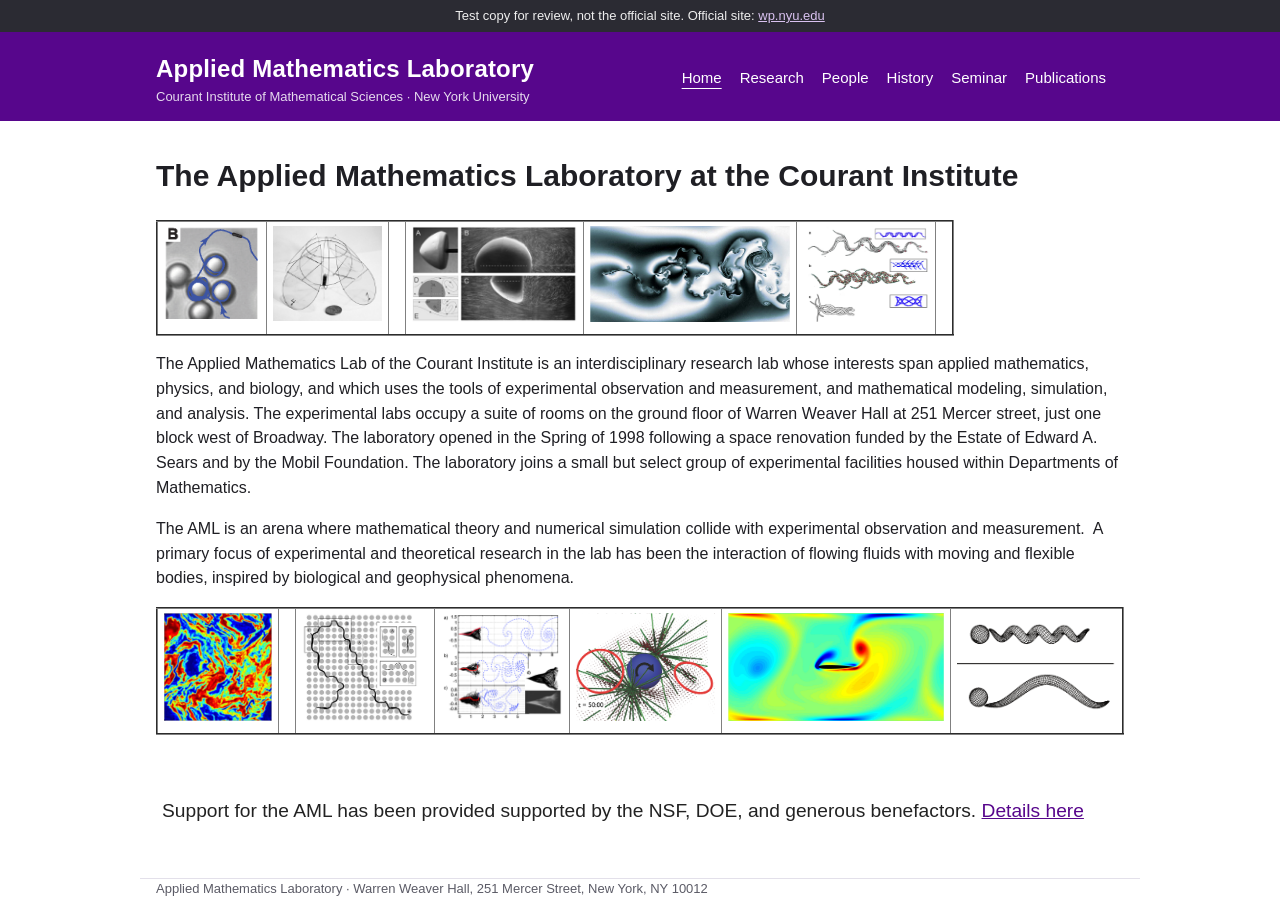
==== index.html @ a6a1f813 "AML test site: restored images and PDFs, updated people, newer papers Rebuilt from the WordPress pag" ====
<!doctype html>
<html lang="en">
<head>
<meta charset="utf-8">
<meta name="viewport" content="width=device-width, initial-scale=1">
<meta name="robots" content="noindex, nofollow">
<title>The Applied Mathematics Laboratory at the Courant Institute | Applied Mathematics Laboratory (test copy)</title>
<link rel="stylesheet" href="assets/site.css">
</head>
<body>
<div class="testbar">Test copy for review, not the official site. Official site: <a href="https://wp.nyu.edu/courantinstituteofmathematicalsciences-aml/">wp.nyu.edu</a></div>
<header class="site"><div class="wrap">
<a class="brand" href="index.html"><span class="t1">Applied Mathematics Laboratory</span><span class="t2">Courant Institute of Mathematical Sciences · New York University</span></a>
<nav><a href="index.html" class="on">Home</a><a href="research.html">Research</a><a href="people.html">People</a><a href="history.html">History</a><a href="seminar.html">Seminar</a><a href="publications.html">Publications</a></nav>
</div></header>
<main class="wrap content">
<h1>The Applied Mathematics Laboratory at the Courant Institute</h1>

<table border="2" width="798" cellspacing="2" cellpadding="2" align="justify">
<tbody>
<tr>
<td valign="top"><a href="assets/old/aml/images/TPBSZ2013.png"><img loading="lazy" decoding="async" src="assets/old/aml/images/TPBSZ2013.png" alt="Swimming around obstacles" width="125" height="125" border="0" /></a></td>
<td align="center" valign="top"><a href="assets/old/ristroph/images/jellyfish2s.jpg"><img loading="lazy" decoding="async" src="assets/old/ristroph/images/jellyfish2s.jpg" alt="" width="142" height="125" border="0" /></a></td>
<td valign="top">&nbsp;</td>
<td align="center" valign="top"><a href="assets/old/ristroph/images/RMCSZ2012s.png"><img loading="lazy" decoding="async" src="assets/old/ristroph/images/RMCSZ2012s.png" alt="" width="215" height="125" border="0" /></a></td>
<td align="center" valign="top"><a href="assets/old/ristroph/images/flag2008s.png"><img loading="lazy" decoding="async" src="assets/old/ristroph/images/flag2008s.png" alt="" width="261" height="125" border="0" /></a></td>
<td align="center" valign="top"><a href="assets/old/aml/wetlab/pubImages/HS2012_s.png"><img loading="lazy" decoding="async" src="assets/old/aml/wetlab/pubImages/HS2012_s.png" alt="Snakes!" width="164" height="125" border="0" /></a></td>
<td valign="top">&nbsp;</td>
</tr>
</tbody>
</table>
<p class="p1">The Applied Mathematics Lab of the Courant Institute is an interdisciplinary research lab whose interests span applied mathematics, physics, and biology, and which uses the tools of experimental observation and measurement, and mathematical modeling, simulation, and analysis. The experimental labs occupy a suite of rooms on the ground floor of Warren Weaver Hall at 251 Mercer street, just one block west of Broadway. The laboratory opened in the Spring of 1998 following a space renovation funded by the Estate of Edward A. Sears and by the Mobil Foundation. The laboratory joins a small but select group of experimental facilities housed within Departments of Mathematics.</p>
<p class="p1">The AML is an arena where mathematical theory and numerical simulation collide with experimental observation and measurement.&nbsp; A primary focus of experimental and theoretical research in the lab has been the interaction of flowing fluids with moving and flexible bodies, inspired by biological and geophysical phenomena.</p>
<table style="width: 100%; height: 127px;" border="2" width="798" cellspacing="2" cellpadding="2" align="justify">
<tbody>
<tr style="height: 127px;">
<td style="height: 127px;" align="center" valign="top"><a href="assets/old/aml/wetlab/pubImages/SS2011.png"><img loading="lazy" decoding="async" src="assets/old/aml/wetlab/pubImages/SS2011.png" alt="Mix it up" width="125" height="126" border="0" /></a></td>
<td style="height: 127px;" valign="top">&nbsp;</td>
<td style="height: 127px;" align="center" valign="top"><a href="assets/old/aml/wetlab/pubImages/MKZS2011s.png"><img loading="lazy" decoding="async" src="assets/old/aml/wetlab/pubImages/MKZS2011s.png" alt="Mechanical Worm" width="146" height="125" border="0" /></a></td>
<td style="height: 127px;" align="center" valign="top"><a href="assets/old/aml/wetlab/pubImages/chaos.png"><img loading="lazy" decoding="async" src="assets/old/aml/wetlab/pubImages/chaos.png" alt="Flag Si" width="142" height="125" border="0" /></a></td>
<td style="height: 127px;" align="center" valign="top"><a href="assets/old/aml/images/SMPS.png"><img loading="lazy" decoding="async" src="assets/old/aml/images/SMPS.png" alt="Rotate!" width="162" height="125" border="0" /></a></td>
<td style="height: 127px;" valign="top"><a href="assets/old/aml/images/FW_2.png"><img loading="lazy" decoding="async" src="assets/old/aml/images/FW_2.png" alt="Flying" width="251" height="125" border="0" /></a></td>
<td style="height: 127px;" valign="top"><img loading="lazy" decoding="async" src="assets/old/aml/images/KWS2013.png" alt="Optimize!" width="185" height="125" /></td>
</tr>
</tbody>
</table>
<p>&nbsp;</p>
<table width="100%">
<tbody>
<tr>
<td align="left"><span style="color: #222222; font-size: 12pt;"><big>Support for the AML has been provided supported by the NSF, DOE, and generous benefactors.&nbsp;<a href="https://web.archive.org/web/20251015053223/https://math.nyu.edu/aml/wetlab/Resources.html">Details here</a></big></span></td>
</tr>
</tbody>
</table>

</main>
<footer class="wrap">Applied Mathematics Laboratory · Warren Weaver Hall, 251 Mercer Street, New York, NY 10012</footer>
</body>
</html>
---- assets/site.css ----
:root { --purple: #57068c; --ink: #1f1f24; --muted: #5b5b66; --line: #e3e0ea; --bg: #ffffff; --new: #fff6d6; }
* { box-sizing: border-box; }
body { margin: 0; background: var(--bg); color: var(--ink); font: 16px/1.55 -apple-system, BlinkMacSystemFont, "Segoe UI", Helvetica, Arial, sans-serif; }
a { color: var(--purple); }
.testbar { background: #2b2b33; color: #eee; font-size: 13px; text-align: center; padding: 6px 16px; }
.testbar a { color: #d9c2f0; }
.wrap { max-width: 1000px; margin: 0 auto; padding: 0 16px; }
header.site { background: var(--purple); color: #fff; }
header.site .wrap { display: flex; flex-wrap: wrap; align-items: center; justify-content: space-between; gap: 8px 24px; padding-top: 18px; padding-bottom: 14px; }
.brand { color: #fff; text-decoration: none; display: flex; flex-direction: column; }
.brand .t1 { font-size: 24px; font-weight: 600; letter-spacing: .2px; }
.brand .t2 { font-size: 13px; opacity: .85; }
nav a { color: #fff; text-decoration: none; margin-right: 18px; font-size: 15px; white-space: nowrap; }
nav a.on, nav a:hover { text-decoration: underline; text-underline-offset: 5px; }
main.content { padding-top: 24px; padding-bottom: 48px; overflow-wrap: anywhere; }
main.content h1 { font-size: 30px; font-weight: 600; margin: 8px 0 20px; }
.content img { max-width: 100%; height: auto; }
.content .alignleft, .content img[align="left"] { float: left; clear: left; margin: 0 16px 12px 0; }
.content .alignright, .content img[align="right"] { float: right; clear: right; margin: 0 0 12px 16px; }
.content table { max-width: 100%; height: auto !important; border-collapse: collapse; }
.content tr, .content td { height: auto !important; vertical-align: top; }
.content td { padding: 4px 6px; }
.content p:empty { display: none; }
.content h2 { font-size: inherit; font-weight: normal; margin: 0; }
.new-entry { background: var(--new); }
.legend { display: inline-block; background: var(--new); padding: 2px 8px; border-radius: 4px; font-size: 14px; margin-bottom: 16px; }
footer { color: var(--muted); font-size: 13px; border-top: 1px solid var(--line); padding-top: 16px; padding-bottom: 32px; clear: both; }
@media (max-width: 640px) {
  .content .alignleft, .content .alignright, .content img[align] { float: none; display: block; margin: 0 0 12px; width: auto !important; }
  .content table, .content tbody, .content tr, .content td { display: block; width: 100% !important; }
  .content td:empty { display: none; }
}
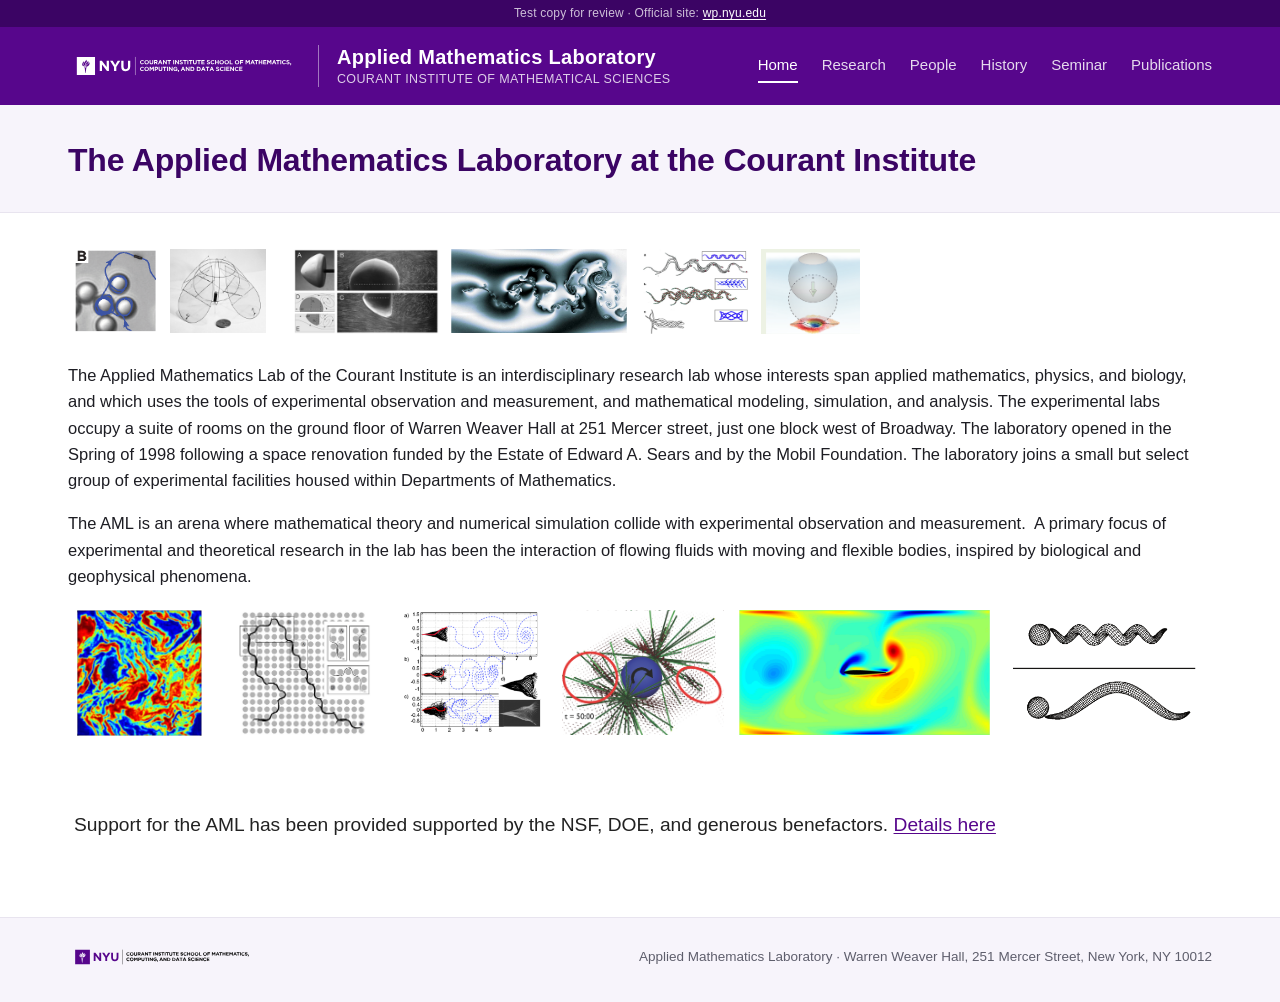
==== commit 6bc3ebec: "Design pass: card-style publications with covers, Courant header, no review highlights Publications " ====
--- a/index.html
+++ b/index.html
@@ -4,18 +4,17 @@
 <meta charset="utf-8">
 <meta name="viewport" content="width=device-width, initial-scale=1">
 <meta name="robots" content="noindex, nofollow">
-<title>The Applied Mathematics Laboratory at the Courant Institute | Applied Mathematics Laboratory (test copy)</title>
+<title>The Applied Mathematics Laboratory at the Courant Institute | Applied Mathematics Laboratory</title>
 <link rel="stylesheet" href="assets/site.css">
 </head>
 <body>
-<div class="testbar">Test copy for review, not the official site. Official site: <a href="https://wp.nyu.edu/courantinstituteofmathematicalsciences-aml/">wp.nyu.edu</a></div>
+<div class="testbar">Test copy for review · Official site: <a href="https://wp.nyu.edu/courantinstituteofmathematicalsciences-aml/">wp.nyu.edu</a></div>
 <header class="site"><div class="wrap">
-<a class="brand" href="index.html"><span class="t1">Applied Mathematics Laboratory</span><span class="t2">Courant Institute of Mathematical Sciences · New York University</span></a>
-<nav><a href="index.html" class="on">Home</a><a href="research.html">Research</a><a href="people.html">People</a><a href="history.html">History</a><a href="seminar.html">Seminar</a><a href="publications.html">Publications</a></nav>
+<a class="brand" href="index.html"><img src="assets/logos/NYUCourant_Long-White.svg" alt="NYU Courant"><span class="sep"></span><span class="lab">Applied Mathematics Laboratory<small>Courant Institute of Mathematical Sciences</small></span></a>
+<nav class="main"><a href="index.html" class="on">Home</a><a href="research.html">Research</a><a href="people.html">People</a><a href="history.html">History</a><a href="seminar.html">Seminar</a><a href="publications.html">Publications</a></nav>
 </div></header>
+<div class="page-head"><div class="wrap"><h1>The Applied Mathematics Laboratory at the Courant Institute</h1></div></div>
 <main class="wrap content">
-<h1>The Applied Mathematics Laboratory at the Courant Institute</h1>
-
 <table border="2" width="798" cellspacing="2" cellpadding="2" align="justify">
 <tbody>
 <tr>
@@ -25,7 +24,7 @@
 <td align="center" valign="top"><a href="assets/old/ristroph/images/RMCSZ2012s.png"><img loading="lazy" decoding="async" src="assets/old/ristroph/images/RMCSZ2012s.png" alt="" width="215" height="125" border="0" /></a></td>
 <td align="center" valign="top"><a href="assets/old/ristroph/images/flag2008s.png"><img loading="lazy" decoding="async" src="assets/old/ristroph/images/flag2008s.png" alt="" width="261" height="125" border="0" /></a></td>
 <td align="center" valign="top"><a href="assets/old/aml/wetlab/pubImages/HS2012_s.png"><img loading="lazy" decoding="async" src="assets/old/aml/wetlab/pubImages/HS2012_s.png" alt="Snakes!" width="164" height="125" border="0" /></a></td>
-<td valign="top">&nbsp;</td>
+<td valign="top"><img src="assets/old/aml/home-stripe-drop.png" alt="" width="147" height="125" /></td>
 </tr>
 </tbody>
 </table>
@@ -54,6 +53,6 @@
 </table>
 
 </main>
-<footer class="wrap">Applied Mathematics Laboratory · Warren Weaver Hall, 251 Mercer Street, New York, NY 10012</footer>
+<footer class="site"><div class="wrap"><img src="assets/logos/NYUCourant_Long-Color.svg" alt="NYU Courant"><span>Applied Mathematics Laboratory · Warren Weaver Hall, 251 Mercer Street, New York, NY 10012</span></div></footer>
 </body>
 </html>
--- a/assets/site.css
+++ b/assets/site.css
@@ -1,31 +1,67 @@
-:root { --purple: #57068c; --ink: #1f1f24; --muted: #5b5b66; --line: #e3e0ea; --bg: #ffffff; --new: #fff6d6; }
+:root { --purple: #57068c; --purple-d: #3b0464; --ink: #1d1d23; --muted: #5e5e6c; --line: #e8e4ef; --soft: #f7f4fb; --bg: #ffffff; }
 * { box-sizing: border-box; }
-body { margin: 0; background: var(--bg); color: var(--ink); font: 16px/1.55 -apple-system, BlinkMacSystemFont, "Segoe UI", Helvetica, Arial, sans-serif; }
-a { color: var(--purple); }
-.testbar { background: #2b2b33; color: #eee; font-size: 13px; text-align: center; padding: 6px 16px; }
-.testbar a { color: #d9c2f0; }
-.wrap { max-width: 1000px; margin: 0 auto; padding: 0 16px; }
+html { scroll-behavior: smooth; }
+body { margin: 0; background: var(--bg); color: var(--ink); font: 16.5px/1.6 -apple-system, BlinkMacSystemFont, "Segoe UI", "Helvetica Neue", Arial, sans-serif; -webkit-font-smoothing: antialiased; }
+a { color: var(--purple); text-underline-offset: 2px; }
+.wrap { max-width: 1200px; margin: 0 auto; padding: 0 28px; }
+.testbar { background: var(--purple-d); color: rgba(255,255,255,.75); font-size: 12px; text-align: center; padding: 4px 16px; letter-spacing: .2px; }
+.testbar a { color: #fff; }
 header.site { background: var(--purple); color: #fff; }
-header.site .wrap { display: flex; flex-wrap: wrap; align-items: center; justify-content: space-between; gap: 8px 24px; padding-top: 18px; padding-bottom: 14px; }
-.brand { color: #fff; text-decoration: none; display: flex; flex-direction: column; }
-.brand .t1 { font-size: 24px; font-weight: 600; letter-spacing: .2px; }
-.brand .t2 { font-size: 13px; opacity: .85; }
-nav a { color: #fff; text-decoration: none; margin-right: 18px; font-size: 15px; white-space: nowrap; }
-nav a.on, nav a:hover { text-decoration: underline; text-underline-offset: 5px; }
-main.content { padding-top: 24px; padding-bottom: 48px; overflow-wrap: anywhere; }
-main.content h1 { font-size: 30px; font-weight: 600; margin: 8px 0 20px; }
+header.site .wrap { display: flex; flex-wrap: wrap; align-items: center; justify-content: space-between; gap: 14px 32px; padding-top: 18px; padding-bottom: 18px; }
+.brand { display: flex; align-items: center; gap: 18px; color: #fff; text-decoration: none; }
+.brand img { height: 42px; width: auto; display: block; }
+.brand .sep { width: 1px; align-self: stretch; background: rgba(255,255,255,.45); }
+.brand .lab { font-size: 20px; font-weight: 600; letter-spacing: .3px; line-height: 1.15; }
+.brand .lab small { display: block; font-size: 12.5px; font-weight: 400; opacity: .8; letter-spacing: .4px; text-transform: uppercase; margin-top: 3px; }
+nav.main { display: flex; flex-wrap: wrap; gap: 4px 24px; }
+nav.main a { color: #fff; opacity: .85; text-decoration: none; font-size: 15px; padding: 4px 0; border-bottom: 2px solid transparent; white-space: nowrap; }
+nav.main a.on, nav.main a:hover { opacity: 1; border-bottom-color: #fff; }
+.page-head { background: var(--soft); border-bottom: 1px solid var(--line); }
+.page-head h1 { font-size: 32px; font-weight: 600; letter-spacing: -.2px; margin: 0; padding: 30px 0 26px; color: var(--purple-d); }
+main.content { padding-top: 32px; padding-bottom: 72px; overflow-wrap: anywhere; }
 .content img { max-width: 100%; height: auto; }
-.content .alignleft, .content img[align="left"] { float: left; clear: left; margin: 0 16px 12px 0; }
-.content .alignright, .content img[align="right"] { float: right; clear: right; margin: 0 0 12px 16px; }
-.content table { max-width: 100%; height: auto !important; border-collapse: collapse; }
-.content tr, .content td { height: auto !important; vertical-align: top; }
+.content .alignleft, .content img[align="left"] { float: left; clear: left; margin: 0 20px 14px 0; border-radius: 4px; }
+.content .alignright, .content img[align="right"] { float: right; clear: right; margin: 0 0 14px 20px; }
+.content table { max-width: 100%; height: auto !important; border-collapse: collapse; border: 0; }
+.content tr, .content td { height: auto !important; vertical-align: top; border: 0; }
 .content td { padding: 4px 6px; }
 .content p:empty { display: none; }
 .content h2 { font-size: inherit; font-weight: normal; margin: 0; }
-.new-entry { background: var(--new); }
-.legend { display: inline-block; background: var(--new); padding: 2px 8px; border-radius: 4px; font-size: 14px; margin-bottom: 16px; }
-footer { color: var(--muted); font-size: 13px; border-top: 1px solid var(--line); padding-top: 16px; padding-bottom: 32px; clear: both; }
+.content strong, .content b { color: var(--purple-d); }
+/* publications */
+.pub-jump { position: sticky; top: 0; z-index: 3; display: flex; flex-wrap: wrap; gap: 6px; padding: 12px 0; margin: -12px 0 8px; background: rgba(255,255,255,.96); border-bottom: 1px solid var(--line); }
+.pub-jump a { font-size: 13px; padding: 2px 10px; border: 1px solid var(--line); border-radius: 999px; color: var(--muted); text-decoration: none; }
+.pub-jump a:hover { border-color: var(--purple); color: var(--purple); }
+.pub-year { font-size: 22px !important; font-weight: 700 !important; color: var(--purple); margin: 40px 0 4px !important; padding-bottom: 6px; border-bottom: 2px solid var(--purple); scroll-margin-top: 64px; }
+.pub { display: grid; grid-template-columns: 320px minmax(0, 1fr); gap: 32px; padding: 26px 0; border-bottom: 1px solid var(--line); }
+.pub-cover { display: flex; align-items: center; justify-content: center; aspect-ratio: 16 / 10; background: #fff; border: 1px solid var(--line); border-radius: 8px; padding: 10px; overflow: hidden; transition: box-shadow .15s; }
+.pub-cover:hover { box-shadow: 0 4px 18px rgba(59, 4, 100, .12); }
+.pub-cover img { max-width: 100%; max-height: 100%; width: auto; height: auto; object-fit: contain; float: none !important; margin: 0 !important; }
+.pub-cover.empty { background: var(--soft); }
+.pub-title { font-size: 19px !important; font-weight: 650 !important; line-height: 1.35; margin: 0 0 8px !important; }
+.pub-title a { color: var(--ink); text-decoration: none; }
+.pub-title a:hover { color: var(--purple); text-decoration: underline; }
+.pub-authors { margin: 0 0 2px; }
+.pub-venue { margin: 0 0 12px; color: var(--muted); }
+.pub-links { margin: 0 0 6px; }
+.chip { display: inline-block; font-size: 12.5px; font-weight: 600; letter-spacing: .3px; padding: 3px 11px; margin: 0 6px 6px 0; border-radius: 4px; border: 1px solid #ddd0ec; background: var(--soft); color: var(--purple); text-decoration: none; }
+.chip:hover { background: var(--purple); border-color: var(--purple); color: #fff; }
+.pub details summary { cursor: pointer; font-size: 14px; font-weight: 600; color: var(--purple); width: max-content; }
+.pub details p { font-size: 15px; line-height: 1.6; color: #34343e; margin: 8px 0 0; }
+.pub-related { margin: 0 0 0 352px; padding: 12px 16px; font-size: 14px; background: var(--soft); border-left: 3px solid var(--purple); border-radius: 0 6px 6px 0; }
+.pub-related * { font-size: inherit !important; }
+footer.site { border-top: 1px solid var(--line); background: var(--soft); color: var(--muted); font-size: 13.5px; clear: both; }
+footer.site .wrap { display: flex; flex-wrap: wrap; align-items: center; justify-content: space-between; gap: 12px 24px; padding-top: 22px; padding-bottom: 28px; }
+footer.site img { height: 34px; width: auto; display: block; }
+@media (max-width: 820px) {
+  .pub { grid-template-columns: 1fr; gap: 14px; }
+  .pub-related { margin-left: 0; }
+}
 @media (max-width: 640px) {
+  .wrap { padding: 0 16px; }
+  .brand img { height: 32px; }
+  .brand .lab { font-size: 17px; }
+  .page-head h1 { font-size: 25px; padding: 22px 0 18px; }
   .content .alignleft, .content .alignright, .content img[align] { float: none; display: block; margin: 0 0 12px; width: auto !important; }
   .content table, .content tbody, .content tr, .content td { display: block; width: 100% !important; }
   .content td:empty { display: none; }
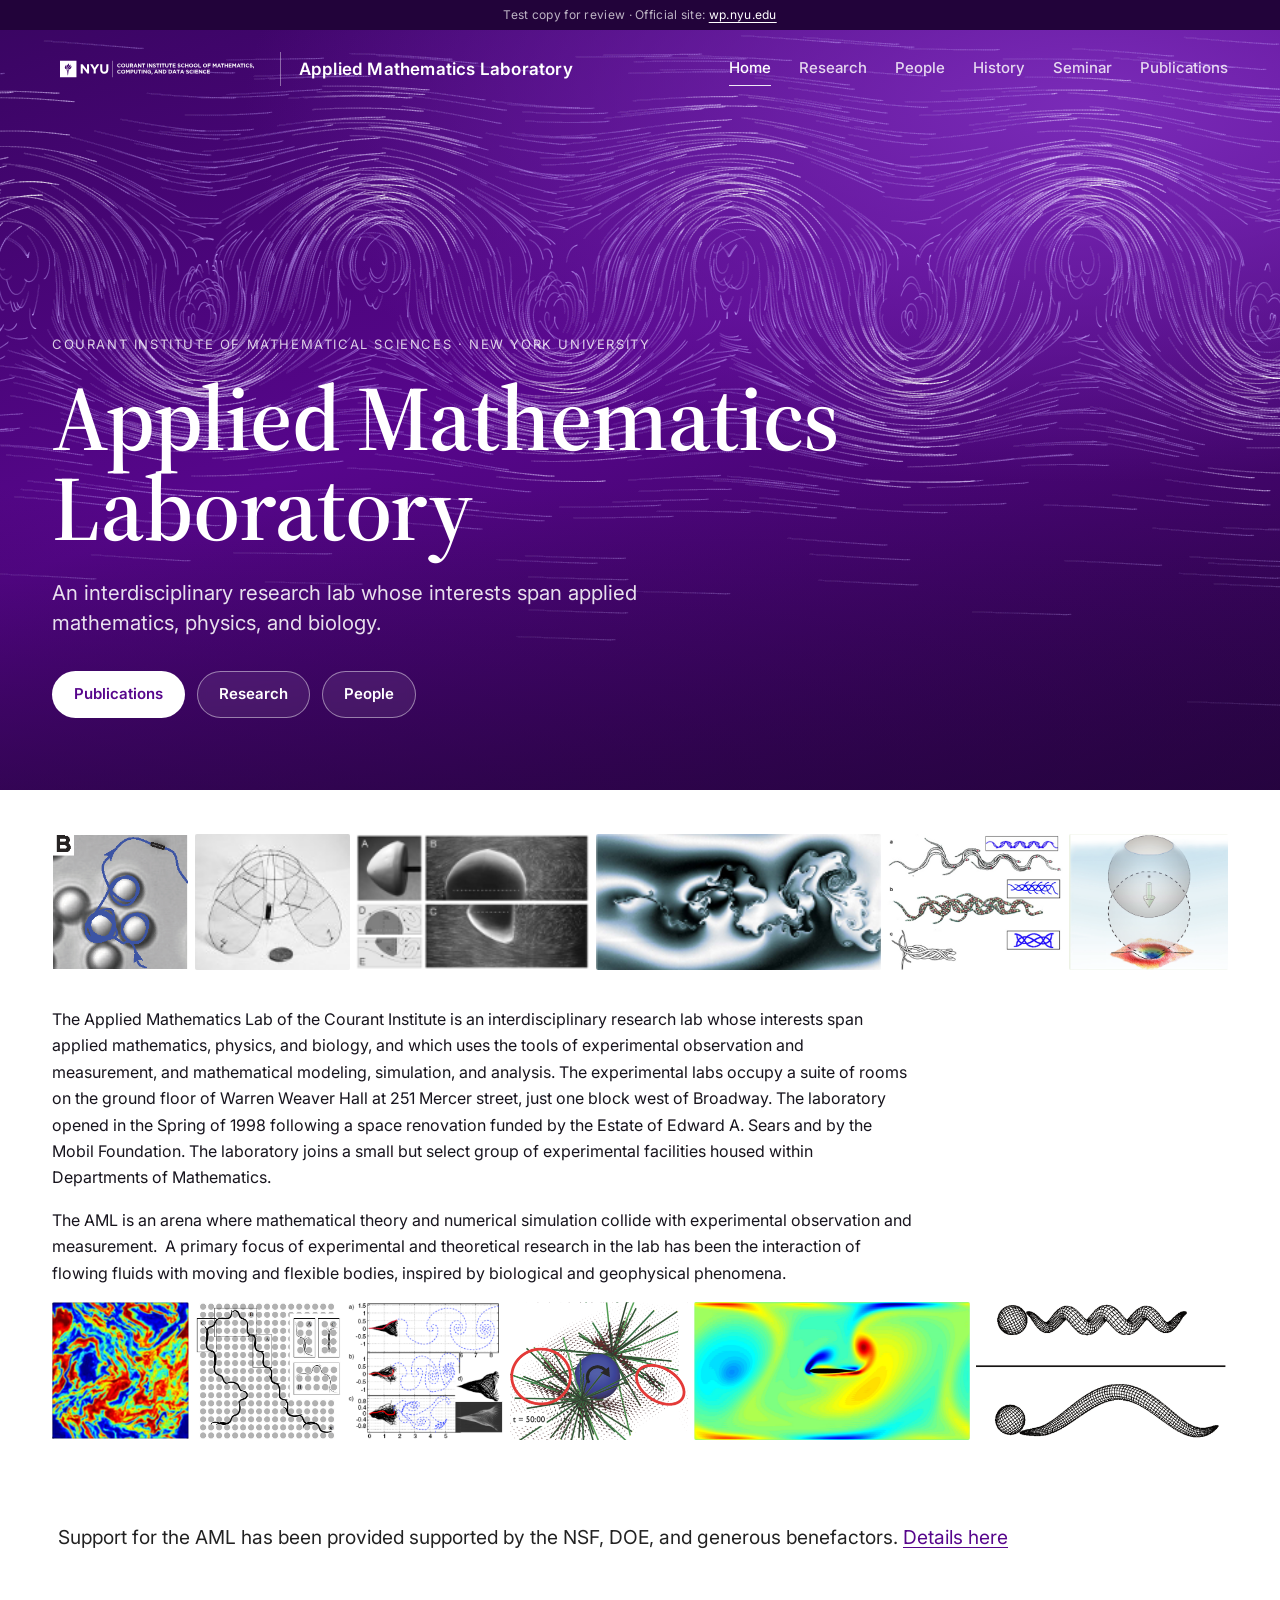
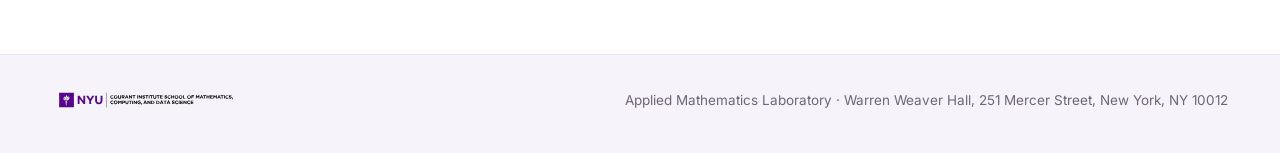
==== commit b72748ed: "Art pass: flow-animation hero, Spagnolie-style publication rows, compact images Home gets a full-ble" ====
--- a/index.html
+++ b/index.html
@@ -5,44 +5,29 @@
 <meta name="viewport" content="width=device-width, initial-scale=1">
 <meta name="robots" content="noindex, nofollow">
 <title>The Applied Mathematics Laboratory at the Courant Institute | Applied Mathematics Laboratory</title>
+<link rel="preconnect" href="https://fonts.googleapis.com"><link rel="preconnect" href="https://fonts.gstatic.com" crossorigin><link href="https://fonts.googleapis.com/css2?family=Inter:wght@400;500;600;700&family=Source+Serif+4:opsz,wght@8..60,400;8..60,600&display=swap" rel="stylesheet">
 <link rel="stylesheet" href="assets/site.css">
 </head>
-<body>
+<body class="page-index">
 <div class="testbar">Test copy for review · Official site: <a href="https://wp.nyu.edu/courantinstituteofmathematicalsciences-aml/">wp.nyu.edu</a></div>
-<header class="site"><div class="wrap">
-<a class="brand" href="index.html"><img src="assets/logos/NYUCourant_Long-White.svg" alt="NYU Courant"><span class="sep"></span><span class="lab">Applied Mathematics Laboratory<small>Courant Institute of Mathematical Sciences</small></span></a>
-<nav class="main"><a href="index.html" class="on">Home</a><a href="research.html">Research</a><a href="people.html">People</a><a href="history.html">History</a><a href="seminar.html">Seminar</a><a href="publications.html">Publications</a></nav>
+<section class="hero">
+<canvas id="flow" aria-hidden="true"></canvas>
+<header class="site over"><div class="wrap bar">
+<a class="brand" href="index.html"><img src="assets/logos/NYUCourant_Long-White.svg" alt="NYU Courant"><span class="sep"></span><span class="lab">Applied Mathematics Laboratory</span></a>
+<nav class="main"><a href="index.html" aria-current="page" class="on">Home</a><a href="research.html">Research</a><a href="people.html">People</a><a href="history.html">History</a><a href="seminar.html">Seminar</a><a href="publications.html">Publications</a></nav>
 </div></header>
-<div class="page-head"><div class="wrap"><h1>The Applied Mathematics Laboratory at the Courant Institute</h1></div></div>
+<div class="wrap hero-text">
+<p class="eyebrow">Courant Institute of Mathematical Sciences · New York University</p>
+<h1>Applied Mathematics<br>Laboratory</h1>
+<p class="lede">An interdisciplinary research lab whose interests span applied mathematics, physics, and biology.</p>
+<p class="cta"><a class="btn" href="publications.html">Publications</a><a class="btn ghost" href="research.html">Research</a><a class="btn ghost" href="people.html">People</a></p>
+</div>
+</section>
 <main class="wrap content">
-<table border="2" width="798" cellspacing="2" cellpadding="2" align="justify">
-<tbody>
-<tr>
-<td valign="top"><a href="assets/old/aml/images/TPBSZ2013.png"><img loading="lazy" decoding="async" src="assets/old/aml/images/TPBSZ2013.png" alt="Swimming around obstacles" width="125" height="125" border="0" /></a></td>
-<td align="center" valign="top"><a href="assets/old/ristroph/images/jellyfish2s.jpg"><img loading="lazy" decoding="async" src="assets/old/ristroph/images/jellyfish2s.jpg" alt="" width="142" height="125" border="0" /></a></td>
-<td valign="top">&nbsp;</td>
-<td align="center" valign="top"><a href="assets/old/ristroph/images/RMCSZ2012s.png"><img loading="lazy" decoding="async" src="assets/old/ristroph/images/RMCSZ2012s.png" alt="" width="215" height="125" border="0" /></a></td>
-<td align="center" valign="top"><a href="assets/old/ristroph/images/flag2008s.png"><img loading="lazy" decoding="async" src="assets/old/ristroph/images/flag2008s.png" alt="" width="261" height="125" border="0" /></a></td>
-<td align="center" valign="top"><a href="assets/old/aml/wetlab/pubImages/HS2012_s.png"><img loading="lazy" decoding="async" src="assets/old/aml/wetlab/pubImages/HS2012_s.png" alt="Snakes!" width="164" height="125" border="0" /></a></td>
-<td valign="top"><img src="assets/old/aml/home-stripe-drop.png" alt="" width="147" height="125" /></td>
-</tr>
-</tbody>
-</table>
+<div class="strip"><figure style="flex: 1.004 1 0%"><img src="assets/old/aml/images/TPBSZ2013.png" width="235" height="234" alt="" loading="lazy"></figure><figure style="flex: 1.140 1 0%"><img src="assets/old/ristroph/images/jellyfish2s.jpg" width="114" height="100" alt="" loading="lazy"></figure><figure style="flex: 1.720 1 0%"><img src="assets/old/ristroph/images/RMCSZ2012s.png" width="172" height="100" alt="" loading="lazy"></figure><figure style="flex: 2.090 1 0%"><img src="assets/old/ristroph/images/flag2008s.png" width="209" height="100" alt="" loading="lazy"></figure><figure style="flex: 1.288 1 0%"><img src="assets/old/aml/wetlab/pubImages/HS2012_s.png" width="291" height="226" alt="" loading="lazy"></figure><figure style="flex: 1.170 1 0%"><img src="assets/old/aml/home-stripe-drop.png" width="448" height="383" alt="" loading="lazy"></figure></div>
 <p class="p1">The Applied Mathematics Lab of the Courant Institute is an interdisciplinary research lab whose interests span applied mathematics, physics, and biology, and which uses the tools of experimental observation and measurement, and mathematical modeling, simulation, and analysis. The experimental labs occupy a suite of rooms on the ground floor of Warren Weaver Hall at 251 Mercer street, just one block west of Broadway. The laboratory opened in the Spring of 1998 following a space renovation funded by the Estate of Edward A. Sears and by the Mobil Foundation. The laboratory joins a small but select group of experimental facilities housed within Departments of Mathematics.</p>
 <p class="p1">The AML is an arena where mathematical theory and numerical simulation collide with experimental observation and measurement.&nbsp; A primary focus of experimental and theoretical research in the lab has been the interaction of flowing fluids with moving and flexible bodies, inspired by biological and geophysical phenomena.</p>
-<table style="width: 100%; height: 127px;" border="2" width="798" cellspacing="2" cellpadding="2" align="justify">
-<tbody>
-<tr style="height: 127px;">
-<td style="height: 127px;" align="center" valign="top"><a href="assets/old/aml/wetlab/pubImages/SS2011.png"><img loading="lazy" decoding="async" src="assets/old/aml/wetlab/pubImages/SS2011.png" alt="Mix it up" width="125" height="126" border="0" /></a></td>
-<td style="height: 127px;" valign="top">&nbsp;</td>
-<td style="height: 127px;" align="center" valign="top"><a href="assets/old/aml/wetlab/pubImages/MKZS2011s.png"><img loading="lazy" decoding="async" src="assets/old/aml/wetlab/pubImages/MKZS2011s.png" alt="Mechanical Worm" width="146" height="125" border="0" /></a></td>
-<td style="height: 127px;" align="center" valign="top"><a href="assets/old/aml/wetlab/pubImages/chaos.png"><img loading="lazy" decoding="async" src="assets/old/aml/wetlab/pubImages/chaos.png" alt="Flag Si" width="142" height="125" border="0" /></a></td>
-<td style="height: 127px;" align="center" valign="top"><a href="assets/old/aml/images/SMPS.png"><img loading="lazy" decoding="async" src="assets/old/aml/images/SMPS.png" alt="Rotate!" width="162" height="125" border="0" /></a></td>
-<td style="height: 127px;" valign="top"><a href="assets/old/aml/images/FW_2.png"><img loading="lazy" decoding="async" src="assets/old/aml/images/FW_2.png" alt="Flying" width="251" height="125" border="0" /></a></td>
-<td style="height: 127px;" valign="top"><img loading="lazy" decoding="async" src="assets/old/aml/images/KWS2013.png" alt="Optimize!" width="185" height="125" /></td>
-</tr>
-</tbody>
-</table>
+<div class="strip"><figure style="flex: 0.993 1 0%"><img src="assets/old/aml/wetlab/pubImages/SS2011.png" width="300" height="302" alt="" loading="lazy"></figure><figure style="flex: 1.067 1 0%"><img src="assets/old/aml/wetlab/pubImages/MKZS2011s.png" width="272" height="255" alt="" loading="lazy"></figure><figure style="flex: 1.140 1 0%"><img src="assets/old/aml/wetlab/pubImages/chaos.png" width="245" height="215" alt="" loading="lazy"></figure><figure style="flex: 1.292 1 0%"><img src="assets/old/aml/images/SMPS.png" width="712" height="551" alt="" loading="lazy"></figure><figure style="flex: 2.009 1 0%"><img src="assets/old/aml/images/FW_2.png" width="900" height="448" alt="" loading="lazy"></figure><figure style="flex: 1.829 1 0%"><img src="assets/old/aml/images/KWS2013.png" width="900" height="492" alt="" loading="lazy"></figure></div>
 <p>&nbsp;</p>
 <table width="100%">
 <tbody>
@@ -54,5 +39,6 @@
 
 </main>
 <footer class="site"><div class="wrap"><img src="assets/logos/NYUCourant_Long-Color.svg" alt="NYU Courant"><span>Applied Mathematics Laboratory · Warren Weaver Hall, 251 Mercer Street, New York, NY 10012</span></div></footer>
+<script src="assets/site.js" defer></script>
 </body>
 </html>
--- a/assets/site.css
+++ b/assets/site.css
@@ -1,67 +1,152 @@
-:root { --purple: #57068c; --purple-d: #3b0464; --ink: #1d1d23; --muted: #5e5e6c; --line: #e8e4ef; --soft: #f7f4fb; --bg: #ffffff; }
+:root {
+  --purple: #57068c;
+  --violet: #8a4fc4;
+  --deep: #22033a;
+  --ink: #17141d;
+  --ink-2: #3a3542;
+  --muted: #6d6778;
+  --line: #ebe7f0;
+  --wash: #f6f3fa;
+  --bg: #ffffff;
+  --serif: "Source Serif 4", "Iowan Old Style", Georgia, serif;
+  --sans: "Inter", -apple-system, BlinkMacSystemFont, "Segoe UI", Helvetica, Arial, sans-serif;
+}
 * { box-sizing: border-box; }
 html { scroll-behavior: smooth; }
-body { margin: 0; background: var(--bg); color: var(--ink); font: 16.5px/1.6 -apple-system, BlinkMacSystemFont, "Segoe UI", "Helvetica Neue", Arial, sans-serif; -webkit-font-smoothing: antialiased; }
-a { color: var(--purple); text-underline-offset: 2px; }
-.wrap { max-width: 1200px; margin: 0 auto; padding: 0 28px; }
-.testbar { background: var(--purple-d); color: rgba(255,255,255,.75); font-size: 12px; text-align: center; padding: 4px 16px; letter-spacing: .2px; }
+@media (prefers-reduced-motion: reduce) { html { scroll-behavior: auto; } }
+body { margin: 0; background: var(--bg); color: var(--ink); font: 16px/1.65 var(--sans); -webkit-font-smoothing: antialiased; text-rendering: optimizeLegibility; }
+a { color: var(--purple); text-decoration-thickness: 1px; text-underline-offset: 3px; }
+a:hover { color: var(--violet); }
+.sr { position: absolute; width: 1px; height: 1px; overflow: hidden; clip: rect(0 0 0 0); }
+.wrap { max-width: 1240px; margin: 0 auto; padding: 0 32px; }
+
+/* ---- top bar + header ---- */
+.testbar { background: var(--deep); color: rgba(255,255,255,.7); font-size: 12px; text-align: center; padding: 5px 16px; letter-spacing: .3px; }
 .testbar a { color: #fff; }
-header.site { background: var(--purple); color: #fff; }
-header.site .wrap { display: flex; flex-wrap: wrap; align-items: center; justify-content: space-between; gap: 14px 32px; padding-top: 18px; padding-bottom: 18px; }
+header.site { background: var(--purple); color: #fff; position: relative; z-index: 2; }
+header.site.over { background: transparent; }
+.bar { display: flex; flex-wrap: wrap; align-items: center; justify-content: space-between; gap: 14px 40px; padding-top: 20px; padding-bottom: 20px; }
 .brand { display: flex; align-items: center; gap: 18px; color: #fff; text-decoration: none; }
-.brand img { height: 42px; width: auto; display: block; }
-.brand .sep { width: 1px; align-self: stretch; background: rgba(255,255,255,.45); }
-.brand .lab { font-size: 20px; font-weight: 600; letter-spacing: .3px; line-height: 1.15; }
-.brand .lab small { display: block; font-size: 12.5px; font-weight: 400; opacity: .8; letter-spacing: .4px; text-transform: uppercase; margin-top: 3px; }
-nav.main { display: flex; flex-wrap: wrap; gap: 4px 24px; }
-nav.main a { color: #fff; opacity: .85; text-decoration: none; font-size: 15px; padding: 4px 0; border-bottom: 2px solid transparent; white-space: nowrap; }
-nav.main a.on, nav.main a:hover { opacity: 1; border-bottom-color: #fff; }
-.page-head { background: var(--soft); border-bottom: 1px solid var(--line); }
-.page-head h1 { font-size: 32px; font-weight: 600; letter-spacing: -.2px; margin: 0; padding: 30px 0 26px; color: var(--purple-d); }
-main.content { padding-top: 32px; padding-bottom: 72px; overflow-wrap: anywhere; }
+.brand:hover { color: #fff; }
+.brand img { height: 38px; width: auto; display: block; }
+.brand .sep { width: 1px; height: 34px; background: rgba(255,255,255,.4); }
+.brand .lab { font: 600 17px/1.2 var(--sans); letter-spacing: .2px; }
+nav.main { display: flex; flex-wrap: wrap; gap: 6px 28px; }
+nav.main a { color: rgba(255,255,255,.82); text-decoration: none; font-size: 15px; font-weight: 500; padding: 4px 0; border-bottom: 1.5px solid transparent; transition: color .15s, border-color .15s; }
+nav.main a:hover, nav.main a.on { color: #fff; border-bottom-color: rgba(255,255,255,.9); }
+
+/* ---- home hero ---- */
+.hero { position: relative; overflow: hidden; color: #fff; min-height: min(86vh, 760px); display: flex; flex-direction: column;
+  background: radial-gradient(120% 90% at 85% 10%, #7a2bb8 0%, rgba(122,43,184,0) 55%), linear-gradient(160deg, #3a0563 0%, #57068c 45%, #2a0446 100%); }
+.hero canvas { position: absolute; inset: 0; width: 100%; height: 100%; display: block; }
+.hero::after { content: ""; position: absolute; inset: auto 0 0 0; height: 40%; background: linear-gradient(to bottom, rgba(34,3,58,0), rgba(34,3,58,.55)); pointer-events: none; }
+.hero-text { position: relative; z-index: 2; margin-top: auto; padding-bottom: 72px; width: 100%; pointer-events: none; }
+.hero-text a { pointer-events: auto; }
+.eyebrow { font-size: 13px; letter-spacing: 1.6px; text-transform: uppercase; opacity: .8; margin: 0 0 18px; }
+.hero h1 { font: 600 clamp(44px, 7.2vw, 96px)/0.98 var(--serif); letter-spacing: -1.2px; margin: 0 0 24px; }
+.lede { font-size: clamp(17px, 1.6vw, 21px); line-height: 1.5; max-width: 640px; margin: 0 0 32px; color: rgba(255,255,255,.88); }
+.cta { display: flex; flex-wrap: wrap; gap: 12px; margin: 0; }
+.btn { display: inline-block; padding: 11px 22px; border-radius: 999px; background: #fff; color: var(--purple); font-weight: 600; font-size: 15px; text-decoration: none; transition: transform .15s, background .15s; }
+.btn:hover { transform: translateY(-1px); color: var(--purple); }
+.btn.ghost { background: rgba(255,255,255,.08); color: #fff; box-shadow: inset 0 0 0 1px rgba(255,255,255,.45); backdrop-filter: blur(4px); }
+.btn.ghost:hover { background: rgba(255,255,255,.18); color: #fff; }
+
+/* ---- page heads ---- */
+.page-head { border-bottom: 1px solid var(--line); background: linear-gradient(180deg, var(--wash), #fff); }
+.page-head h1 { font: 600 clamp(34px, 4.2vw, 52px)/1.1 var(--serif); letter-spacing: -.6px; color: var(--deep); margin: 0; padding: 48px 0 40px; }
+main.content { padding-top: 40px; padding-bottom: 96px; overflow-wrap: anywhere; }
+
+/* ---- WordPress content, tidied ---- */
 .content img { max-width: 100%; height: auto; }
-.content .alignleft, .content img[align="left"] { float: left; clear: left; margin: 0 20px 14px 0; border-radius: 4px; }
-.content .alignright, .content img[align="right"] { float: right; clear: right; margin: 0 0 14px 20px; }
+.content .alignleft, .content img[align="left"] { float: left; clear: left; margin: 4px 24px 16px 0; border-radius: 3px; }
+.content .alignright, .content img[align="right"] { float: right; clear: right; margin: 4px 0 16px 24px; }
 .content table { max-width: 100%; height: auto !important; border-collapse: collapse; border: 0; }
 .content tr, .content td { height: auto !important; vertical-align: top; border: 0; }
 .content td { padding: 4px 6px; }
 .content p:empty { display: none; }
 .content h2 { font-size: inherit; font-weight: normal; margin: 0; }
-.content strong, .content b { color: var(--purple-d); }
-/* publications */
-.pub-jump { position: sticky; top: 0; z-index: 3; display: flex; flex-wrap: wrap; gap: 6px; padding: 12px 0; margin: -12px 0 8px; background: rgba(255,255,255,.96); border-bottom: 1px solid var(--line); }
-.pub-jump a { font-size: 13px; padding: 2px 10px; border: 1px solid var(--line); border-radius: 999px; color: var(--muted); text-decoration: none; }
-.pub-jump a:hover { border-color: var(--purple); color: var(--purple); }
-.pub-year { font-size: 22px !important; font-weight: 700 !important; color: var(--purple); margin: 40px 0 4px !important; padding-bottom: 6px; border-bottom: 2px solid var(--purple); scroll-margin-top: 64px; }
-.pub { display: grid; grid-template-columns: 320px minmax(0, 1fr); gap: 32px; padding: 26px 0; border-bottom: 1px solid var(--line); }
-.pub-cover { display: flex; align-items: center; justify-content: center; aspect-ratio: 16 / 10; background: #fff; border: 1px solid var(--line); border-radius: 8px; padding: 10px; overflow: hidden; transition: box-shadow .15s; }
-.pub-cover:hover { box-shadow: 0 4px 18px rgba(59, 4, 100, .12); }
-.pub-cover img { max-width: 100%; max-height: 100%; width: auto; height: auto; object-fit: contain; float: none !important; margin: 0 !important; }
-.pub-cover.empty { background: var(--soft); }
-.pub-title { font-size: 19px !important; font-weight: 650 !important; line-height: 1.35; margin: 0 0 8px !important; }
-.pub-title a { color: var(--ink); text-decoration: none; }
-.pub-title a:hover { color: var(--purple); text-decoration: underline; }
-.pub-authors { margin: 0 0 2px; }
-.pub-venue { margin: 0 0 12px; color: var(--muted); }
-.pub-links { margin: 0 0 6px; }
-.chip { display: inline-block; font-size: 12.5px; font-weight: 600; letter-spacing: .3px; padding: 3px 11px; margin: 0 6px 6px 0; border-radius: 4px; border: 1px solid #ddd0ec; background: var(--soft); color: var(--purple); text-decoration: none; }
-.chip:hover { background: var(--purple); border-color: var(--purple); color: #fff; }
-.pub details summary { cursor: pointer; font-size: 14px; font-weight: 600; color: var(--purple); width: max-content; }
-.pub details p { font-size: 15px; line-height: 1.6; color: #34343e; margin: 8px 0 0; }
-.pub-related { margin: 0 0 0 352px; padding: 12px 16px; font-size: 14px; background: var(--soft); border-left: 3px solid var(--purple); border-radius: 0 6px 6px 0; }
-.pub-related * { font-size: inherit !important; }
-footer.site { border-top: 1px solid var(--line); background: var(--soft); color: var(--muted); font-size: 13.5px; clear: both; }
-footer.site .wrap { display: flex; flex-wrap: wrap; align-items: center; justify-content: space-between; gap: 12px 24px; padding-top: 22px; padding-bottom: 28px; }
+.content strong, .content b { color: var(--deep); font-weight: 600; }
+.page-research main p, .page-history main p, .page-index main > p { max-width: 860px; }
+.page-people strong { font-family: var(--serif); font-size: 24px !important; }
+
+/* ---- home filmstrips ---- */
+.strip { display: flex; gap: 6px; margin: 4px 0 36px; }
+.strip figure { margin: 0; min-width: 0; overflow: hidden; border-radius: 2px; }
+.strip img { display: block; width: 100%; height: auto; transition: transform .4s ease; }
+.strip figure:hover img { transform: scale(1.04); }
+
+/* ---- publications ---- */
+.pub-tools { display: flex; flex-wrap: wrap; align-items: center; gap: 12px 20px; margin: 0 0 18px; }
+.pub-search { flex: 1 1 420px; }
+.pub-search input { width: 100%; font: 15px var(--sans); padding: 12px 16px 12px 42px; border: 1px solid var(--line); border-radius: 999px; background: var(--wash) url("data:image/svg+xml,%3Csvg xmlns='http://www.w3.org/2000/svg' width='16' height='16' fill='none' stroke='%236d6778' stroke-width='2'%3E%3Ccircle cx='7' cy='7' r='5'/%3E%3Cpath d='m11 11 4 4'/%3E%3C/svg%3E") no-repeat 16px 50%; color: var(--ink); outline: none; transition: border-color .15s, background-color .15s; }
+.pub-search input:focus { border-color: var(--violet); background-color: #fff; }
+.pub-count { color: var(--muted); font-size: 14px; font-variant-numeric: tabular-nums; }
+.pub-jump { position: sticky; top: 0; z-index: 5; display: flex; flex-wrap: wrap; gap: 2px 4px; padding: 10px 0; margin: 0 0 8px; background: rgba(255,255,255,.92); backdrop-filter: blur(8px); border-bottom: 1px solid var(--line); }
+.pub-jump a { font-size: 13px; padding: 3px 9px; border-radius: 999px; color: var(--muted); text-decoration: none; font-variant-numeric: tabular-nums; transition: background .15s, color .15s; }
+.pub-jump a:hover { background: var(--wash); color: var(--purple); }
+.pub-jump a.on { background: var(--purple); color: #fff; }
+.pub-year { scroll-margin-top: 64px; }
+.year-label { display: flex; align-items: center; gap: 20px; margin: 56px 0 4px; font: 600 40px/1 var(--serif) !important; color: var(--purple); letter-spacing: -.5px; }
+.year-label::after { content: ""; flex: 1; height: 1px; background: var(--line); }
+.pub { display: grid; grid-template-columns: minmax(0, 46fr) minmax(0, 54fr); gap: 56px; align-items: start; padding: 44px 0; }
+.pub + .pub { border-top: 1px solid transparent; }
+.pub-fig { display: flex; justify-content: center; align-items: flex-start; }
+.pub-fig img { display: block; width: auto; max-width: 100%; height: auto; max-height: 460px; object-fit: contain; transition: transform .5s cubic-bezier(.2,.7,.2,1); }
+.pub-fig.tall img { max-height: 520px; }
+.pub:hover .pub-fig img { transform: scale(1.015); }
+.pub-fig.none { aspect-ratio: 16 / 10; border-radius: 6px; background: radial-gradient(80% 80% at 30% 30%, #efe6f8, #f8f5fb 70%); align-items: center; }
+.pub-fig.none span { font: 600 64px/1 var(--serif); color: rgba(87,6,140,.14); }
+.pub-num { font-size: 12px; letter-spacing: 1.4px; color: var(--muted); font-variant-numeric: tabular-nums; margin: 2px 0 10px; }
+.pub-num::before { content: "No. "; }
+.pub-title { font: 600 24px/1.28 var(--serif) !important; letter-spacing: -.2px; margin: 0 0 14px !important; }
+.pub-title a { color: var(--ink); text-decoration: none; background: linear-gradient(var(--violet), var(--violet)) 0 100% / 0 1px no-repeat; transition: background-size .3s, color .15s; }
+.pub-title a:hover { color: var(--purple); background-size: 100% 1px; }
+.pub-authors { margin: 0 0 4px; color: var(--ink-2); font-size: 15.5px; }
+.pub-venue { margin: 0 0 18px; color: var(--muted); font-size: 15px; }
+.pub-links { display: flex; flex-wrap: wrap; gap: 8px; margin: 0 0 14px; }
+.chip { display: inline-flex; align-items: center; gap: 6px; font-size: 13px; font-weight: 600; letter-spacing: .4px; padding: 6px 14px; border-radius: 999px; color: var(--purple); text-decoration: none; box-shadow: inset 0 0 0 1px #d9c9ea; transition: background .15s, color .15s, box-shadow .15s; }
+.chip:first-child { background: var(--purple); color: #fff; box-shadow: none; }
+.chip:first-child::after { content: "↗"; font-size: 12px; opacity: .8; }
+.chip:hover { background: var(--violet); color: #fff; box-shadow: none; }
+.folds { display: flex; flex-direction: column; gap: 2px; }
+.fold summary { list-style: none; cursor: pointer; display: inline-flex; align-items: center; gap: 8px; width: max-content; font-size: 14px; font-weight: 600; color: var(--purple); padding: 4px 0; }
+.fold summary::-webkit-details-marker { display: none; }
+.fold summary::before { content: ""; width: 7px; height: 7px; border-right: 1.5px solid currentColor; border-bottom: 1.5px solid currentColor; transform: rotate(-45deg); transition: transform .2s; margin-right: 2px; }
+.fold[open] summary::before { transform: rotate(45deg); }
+.fold-body { padding: 6px 0 10px 17px; border-left: 2px solid var(--line); margin: 4px 0 6px 3px; }
+.fold-body p { margin: 0 0 8px; font-size: 15px; line-height: 1.65; color: var(--ink-2); }
+.fold-body.related p { font-size: 14px; }
+.fold-body img { display: none !important; }
+
+/* ---- footer ---- */
+footer.site { border-top: 1px solid var(--line); background: var(--wash); color: var(--muted); font-size: 13.5px; }
+footer.site .wrap { display: flex; flex-wrap: wrap; align-items: center; justify-content: space-between; gap: 12px 24px; padding-top: 28px; padding-bottom: 36px; }
 footer.site img { height: 34px; width: auto; display: block; }
-@media (max-width: 820px) {
-  .pub { grid-template-columns: 1fr; gap: 14px; }
-  .pub-related { margin-left: 0; }
+
+@media (max-width: 900px) {
+  .pub { grid-template-columns: 1fr; gap: 22px; padding: 32px 0; }
+  .pub-fig { justify-content: flex-start; }
+  .pub-fig img { max-height: 360px; }
 }
 @media (max-width: 640px) {
   .wrap { padding: 0 16px; }
-  .brand img { height: 32px; }
-  .brand .lab { font-size: 17px; }
-  .page-head h1 { font-size: 25px; padding: 22px 0 18px; }
+  .brand img { height: 28px; }
+  .brand .sep { height: 26px; }
+  .brand .lab { font-size: 14px; }
+  nav.main { gap: 4px 18px; }
+  .hero { min-height: 78vh; }
+  .hero-text { padding-bottom: 44px; }
+  .page-head h1 { padding: 30px 0 26px; }
+  .year-label { font-size: 30px !important; margin-top: 40px; }
+  .pub-jump { flex-wrap: nowrap; overflow-x: auto; scrollbar-width: none; -webkit-mask-image: linear-gradient(to right, #000 85%, transparent); }
+  .pub-jump::-webkit-scrollbar { display: none; }
+  .pub-jump a { flex: 0 0 auto; }
+  nav.main { flex-wrap: nowrap; overflow-x: auto; scrollbar-width: none; width: 100%; }
+  nav.main::-webkit-scrollbar { display: none; }
+  .pub-title { font-size: 20px !important; }
+  .strip { overflow-x: auto; scroll-snap-type: x mandatory; }
+  .strip figure { flex: 0 0 auto !important; scroll-snap-align: start; }
+  .strip img { height: 110px; width: auto; }
   .content .alignleft, .content .alignright, .content img[align] { float: none; display: block; margin: 0 0 12px; width: auto !important; }
   .content table, .content tbody, .content tr, .content td { display: block; width: 100% !important; }
   .content td:empty { display: none; }
